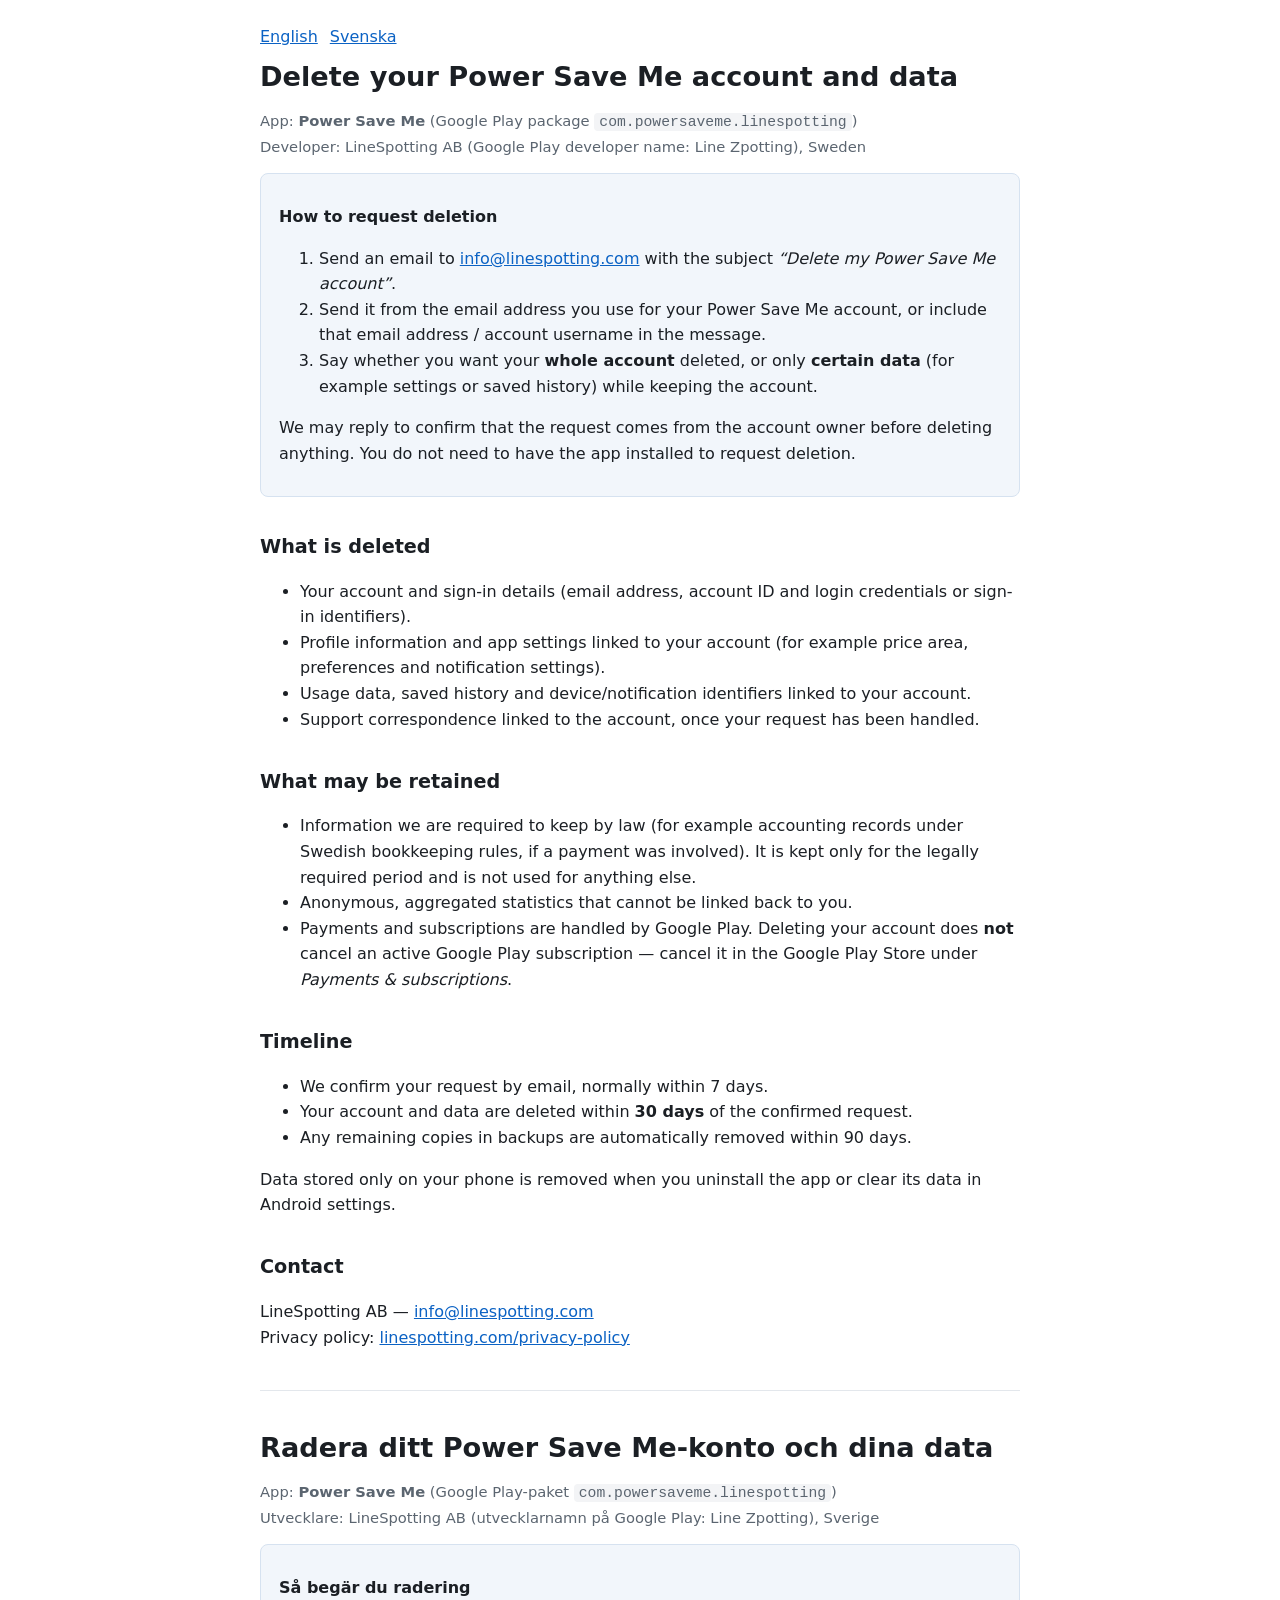
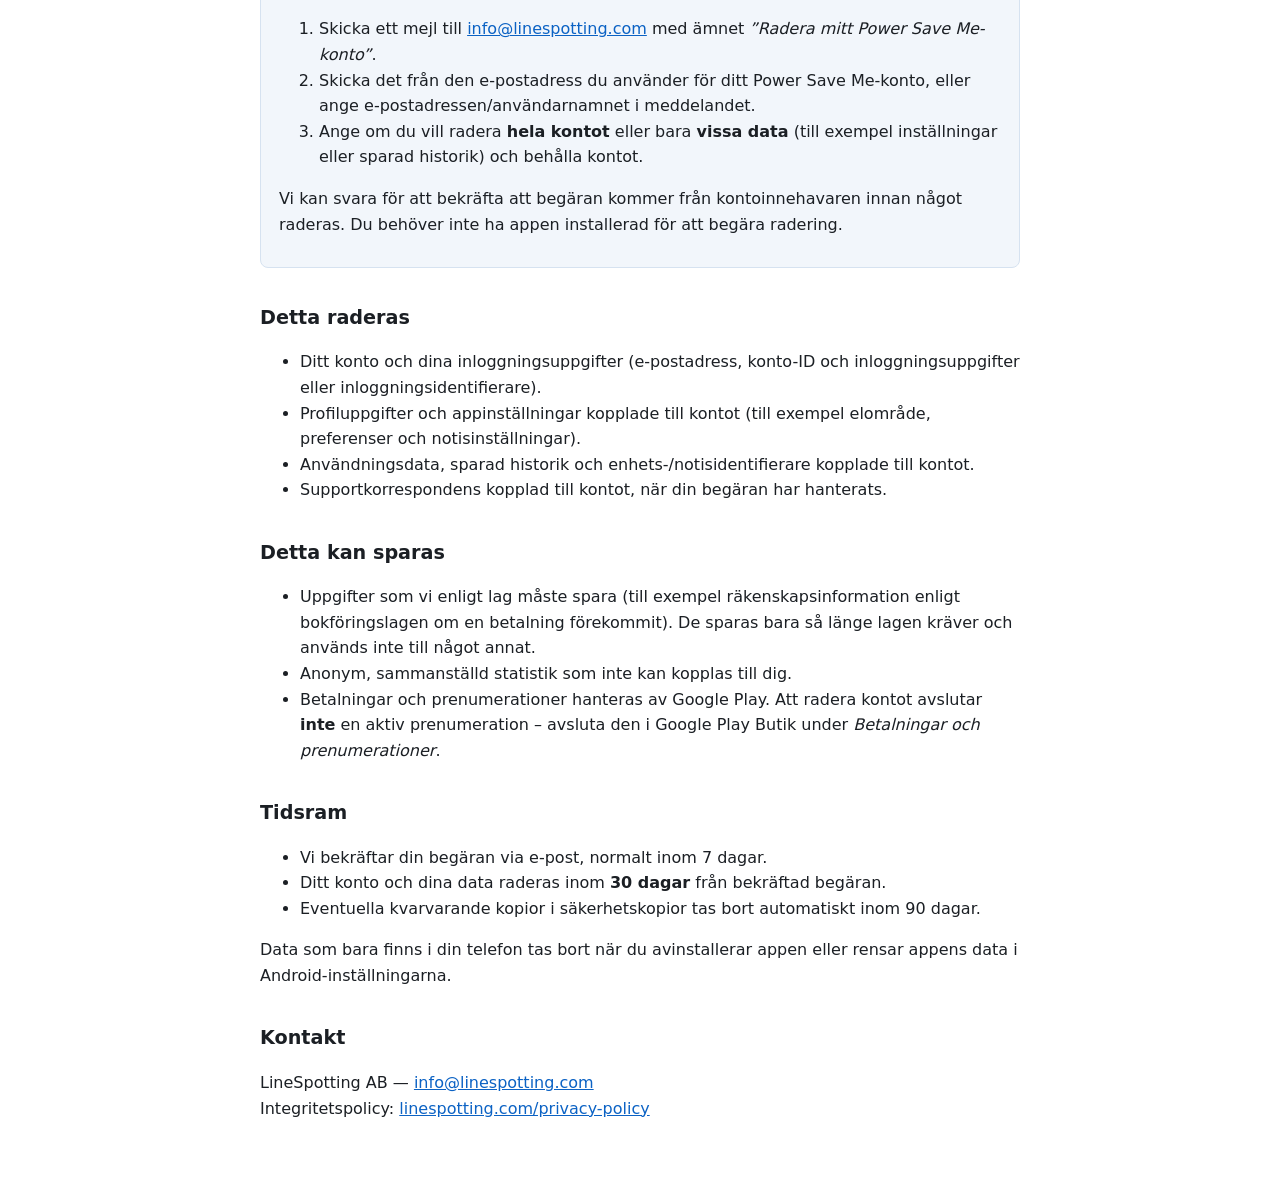
==== power-save-me/delete-account/index.html @ 18e7e3ed "Add Power Save Me account & data deletion page (EN/SV)" ====
<!DOCTYPE html>
<html lang="en">
<head>
<meta charset="utf-8">
<meta name="viewport" content="width=device-width, initial-scale=1">
<title>Delete your Power Save Me account and data — LineSpotting AB</title>
<meta name="description" content="How to request deletion of your Power Save Me account and personal data. LineSpotting AB, contact info@linespotting.com.">
<link rel="stylesheet" href="../../style.css">
</head>
<body>
<nav class="lang"><a href="#en">English</a><a href="#sv" lang="sv">Svenska</a></nav>

<section id="en">
<h1>Delete your Power Save Me account and data</h1>
<p class="muted">App: <strong>Power Save Me</strong> (Google Play package <code>com.powersaveme.linespotting</code>)<br>
Developer: LineSpotting AB (Google Play developer name: Line Zpotting), Sweden</p>

<div class="box">
<p><strong>How to request deletion</strong></p>
<ol>
<li>Send an email to <a href="mailto:info@linespotting.com?subject=Delete%20my%20Power%20Save%20Me%20account">info@linespotting.com</a> with the subject <em>“Delete my Power Save Me account”</em>.</li>
<li>Send it from the email address you use for your Power Save Me account, or include that email address / account username in the message.</li>
<li>Say whether you want your <strong>whole account</strong> deleted, or only <strong>certain data</strong> (for example settings or saved history) while keeping the account.</li>
</ol>
<p>We may reply to confirm that the request comes from the account owner before deleting anything. You do not need to have the app installed to request deletion.</p>
</div>

<h2>What is deleted</h2>
<ul>
<li>Your account and sign-in details (email address, account ID and login credentials or sign-in identifiers).</li>
<li>Profile information and app settings linked to your account (for example price area, preferences and notification settings).</li>
<li>Usage data, saved history and device/notification identifiers linked to your account.</li>
<li>Support correspondence linked to the account, once your request has been handled.</li>
</ul>

<h2>What may be retained</h2>
<ul>
<li>Information we are required to keep by law (for example accounting records under Swedish bookkeeping rules, if a payment was involved). It is kept only for the legally required period and is not used for anything else.</li>
<li>Anonymous, aggregated statistics that cannot be linked back to you.</li>
<li>Payments and subscriptions are handled by Google Play. Deleting your account does <strong>not</strong> cancel an active Google Play subscription — cancel it in the Google Play Store under <em>Payments &amp; subscriptions</em>.</li>
</ul>

<h2>Timeline</h2>
<ul>
<li>We confirm your request by email, normally within 7 days.</li>
<li>Your account and data are deleted within <strong>30 days</strong> of the confirmed request.</li>
<li>Any remaining copies in backups are automatically removed within 90 days.</li>
</ul>
<p>Data stored only on your phone is removed when you uninstall the app or clear its data in Android settings.</p>

<h2>Contact</h2>
<p>LineSpotting AB — <a href="mailto:info@linespotting.com">info@linespotting.com</a><br>
Privacy policy: <a href="https://linespotting.com/privacy-policy/">linespotting.com/privacy-policy</a></p>
</section>

<hr>

<section id="sv" lang="sv">
<h1>Radera ditt Power Save Me-konto och dina data</h1>
<p class="muted">App: <strong>Power Save Me</strong> (Google Play-paket <code>com.powersaveme.linespotting</code>)<br>
Utvecklare: LineSpotting AB (utvecklarnamn på Google Play: Line Zpotting), Sverige</p>

<div class="box">
<p><strong>Så begär du radering</strong></p>
<ol>
<li>Skicka ett mejl till <a href="mailto:info@linespotting.com?subject=Radera%20mitt%20Power%20Save%20Me-konto">info@linespotting.com</a> med ämnet <em>”Radera mitt Power Save Me-konto”</em>.</li>
<li>Skicka det från den e-postadress du använder för ditt Power Save Me-konto, eller ange e-postadressen/användarnamnet i meddelandet.</li>
<li>Ange om du vill radera <strong>hela kontot</strong> eller bara <strong>vissa data</strong> (till exempel inställningar eller sparad historik) och behålla kontot.</li>
</ol>
<p>Vi kan svara för att bekräfta att begäran kommer från kontoinnehavaren innan något raderas. Du behöver inte ha appen installerad för att begära radering.</p>
</div>

<h2>Detta raderas</h2>
<ul>
<li>Ditt konto och dina inloggningsuppgifter (e-postadress, konto-ID och inloggningsuppgifter eller inloggningsidentifierare).</li>
<li>Profiluppgifter och appinställningar kopplade till kontot (till exempel elområde, preferenser och notisinställningar).</li>
<li>Användningsdata, sparad historik och enhets-/notisidentifierare kopplade till kontot.</li>
<li>Supportkorrespondens kopplad till kontot, när din begäran har hanterats.</li>
</ul>

<h2>Detta kan sparas</h2>
<ul>
<li>Uppgifter som vi enligt lag måste spara (till exempel räkenskapsinformation enligt bokföringslagen om en betalning förekommit). De sparas bara så länge lagen kräver och används inte till något annat.</li>
<li>Anonym, sammanställd statistik som inte kan kopplas till dig.</li>
<li>Betalningar och prenumerationer hanteras av Google Play. Att radera kontot avslutar <strong>inte</strong> en aktiv prenumeration – avsluta den i Google Play Butik under <em>Betalningar och prenumerationer</em>.</li>
</ul>

<h2>Tidsram</h2>
<ul>
<li>Vi bekräftar din begäran via e-post, normalt inom 7 dagar.</li>
<li>Ditt konto och dina data raderas inom <strong>30 dagar</strong> från bekräftad begäran.</li>
<li>Eventuella kvarvarande kopior i säkerhetskopior tas bort automatiskt inom 90 dagar.</li>
</ul>
<p>Data som bara finns i din telefon tas bort när du avinstallerar appen eller rensar appens data i Android-inställningarna.</p>

<h2>Kontakt</h2>
<p>LineSpotting AB — <a href="mailto:info@linespotting.com">info@linespotting.com</a><br>
Integritetspolicy: <a href="https://linespotting.com/privacy-policy/">linespotting.com/privacy-policy</a></p>
</section>
</body>
</html>
---- style.css ----
body{font-family:system-ui,-apple-system,"Segoe UI",Roboto,Arial,sans-serif;max-width:760px;margin:0 auto;padding:24px 18px 60px;line-height:1.6;color:#1b1f24;background:#fff}
h1{font-size:1.7rem;line-height:1.25;margin:.4em 0}h2{font-size:1.2rem;margin-top:1.8em}
a{color:#0b62c4}.box{background:#f2f6fb;border:1px solid #d6e2f0;border-radius:8px;padding:14px 18px}
.muted{color:#5b6570;font-size:.92rem}nav.lang a{margin-right:12px}hr{border:0;border-top:1px solid #e3e7ec;margin:40px 0}
code{background:#f3f4f6;padding:1px 5px;border-radius:4px}
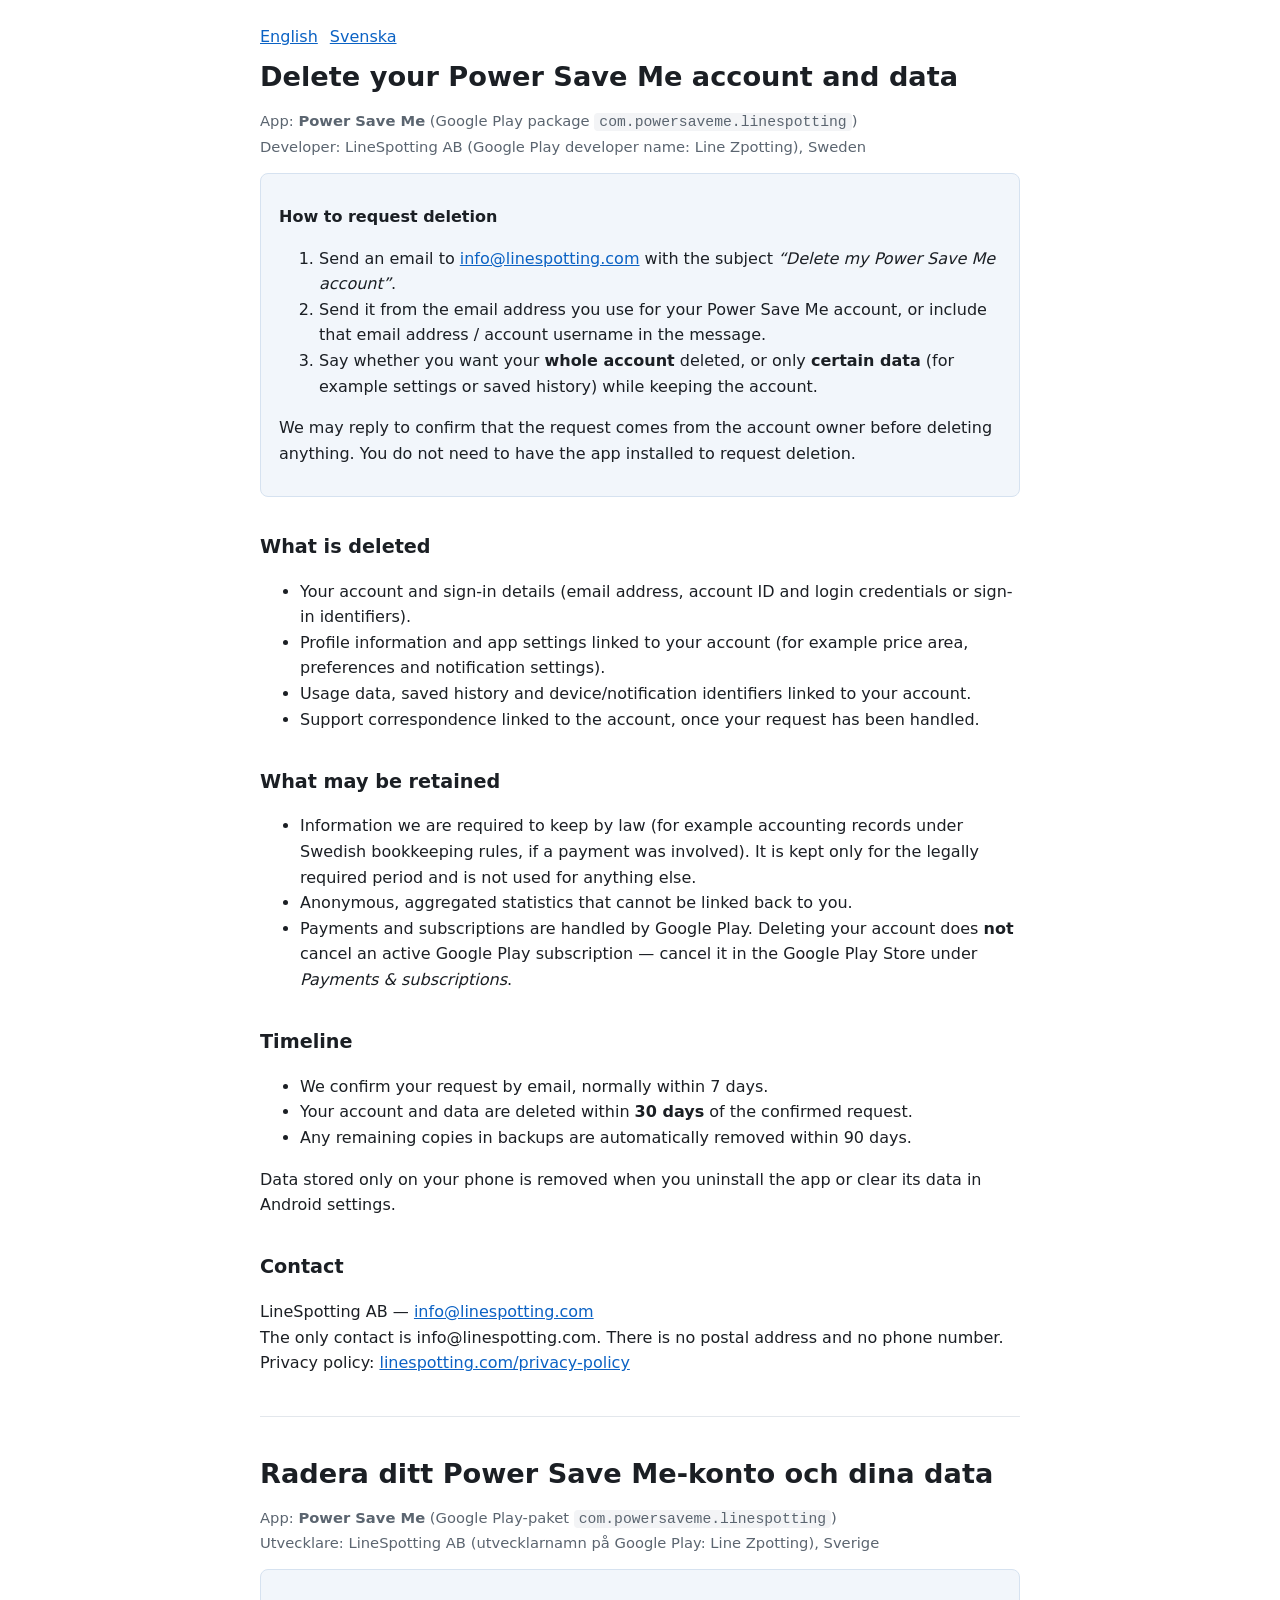
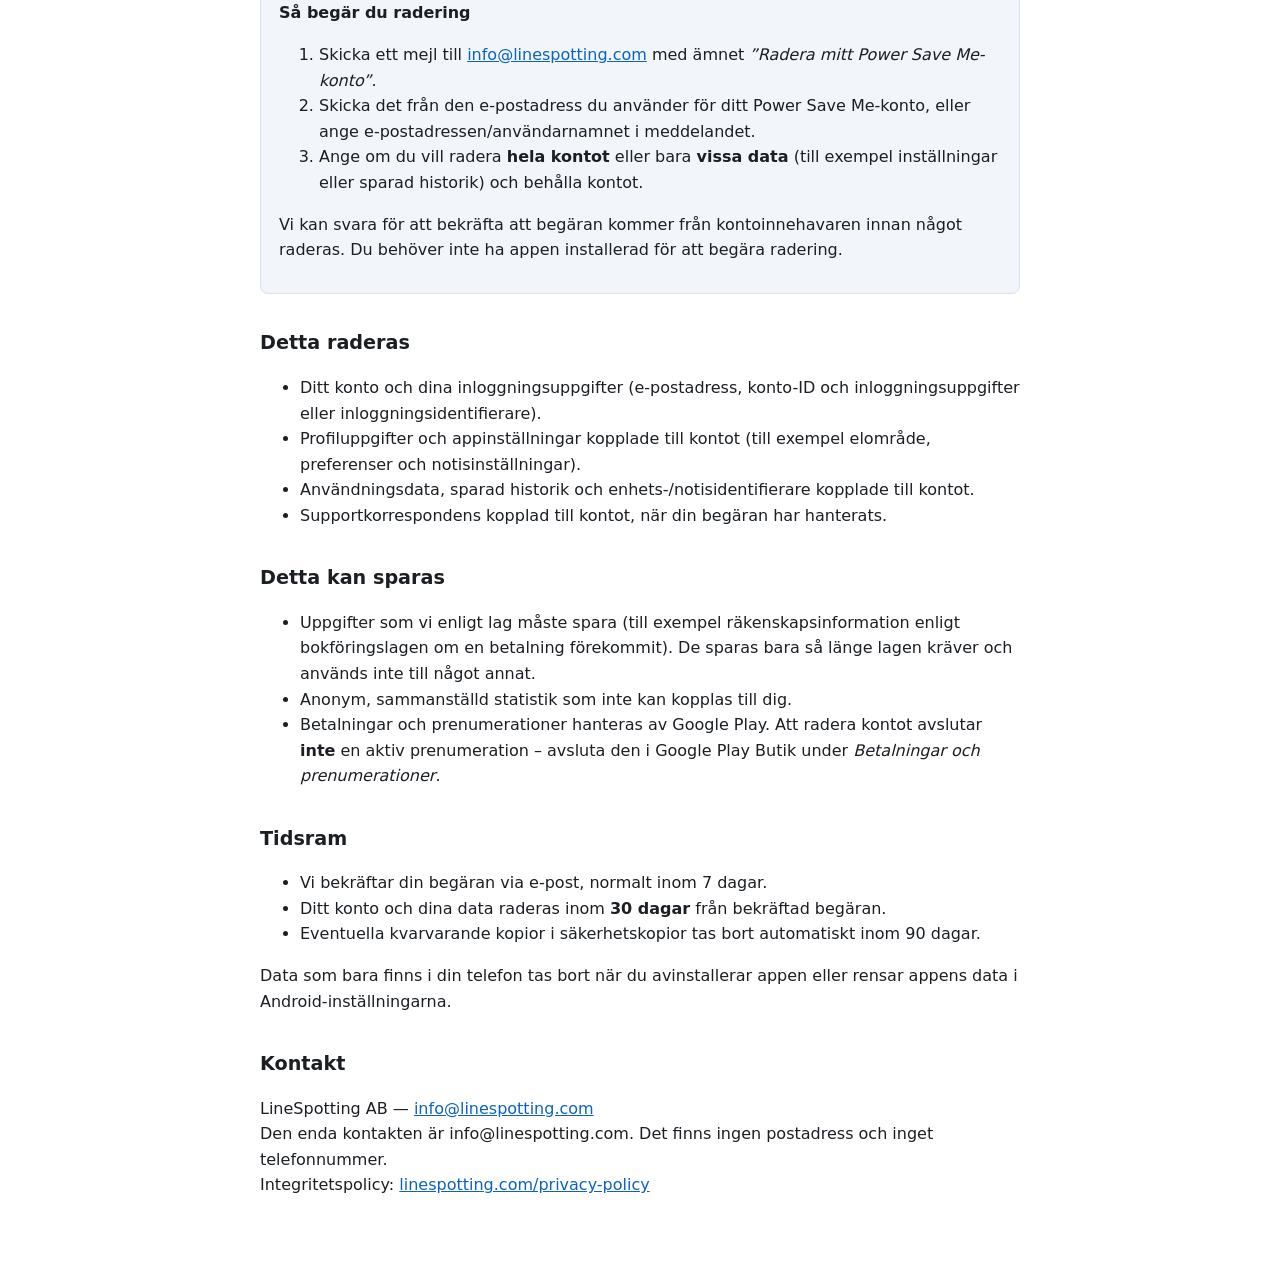
==== commit 90b0a577: "State that the only contact is the email address" ====
--- a/power-save-me/delete-account/index.html
+++ b/power-save-me/delete-account/index.html
@@ -50,6 +50,7 @@
 
 <h2>Contact</h2>
 <p>LineSpotting AB — <a href="mailto:info@linespotting.com">info@linespotting.com</a><br>
+The only contact is info@linespotting.com. There is no postal address and no phone number.<br>
 Privacy policy: <a href="https://linespotting.com/privacy-policy/">linespotting.com/privacy-policy</a></p>
 </section>
 
@@ -95,6 +96,7 @@
 
 <h2>Kontakt</h2>
 <p>LineSpotting AB — <a href="mailto:info@linespotting.com">info@linespotting.com</a><br>
+Den enda kontakten är info@linespotting.com. Det finns ingen postadress och inget telefonnummer.<br>
 Integritetspolicy: <a href="https://linespotting.com/privacy-policy/">linespotting.com/privacy-policy</a></p>
 </section>
 </body>
